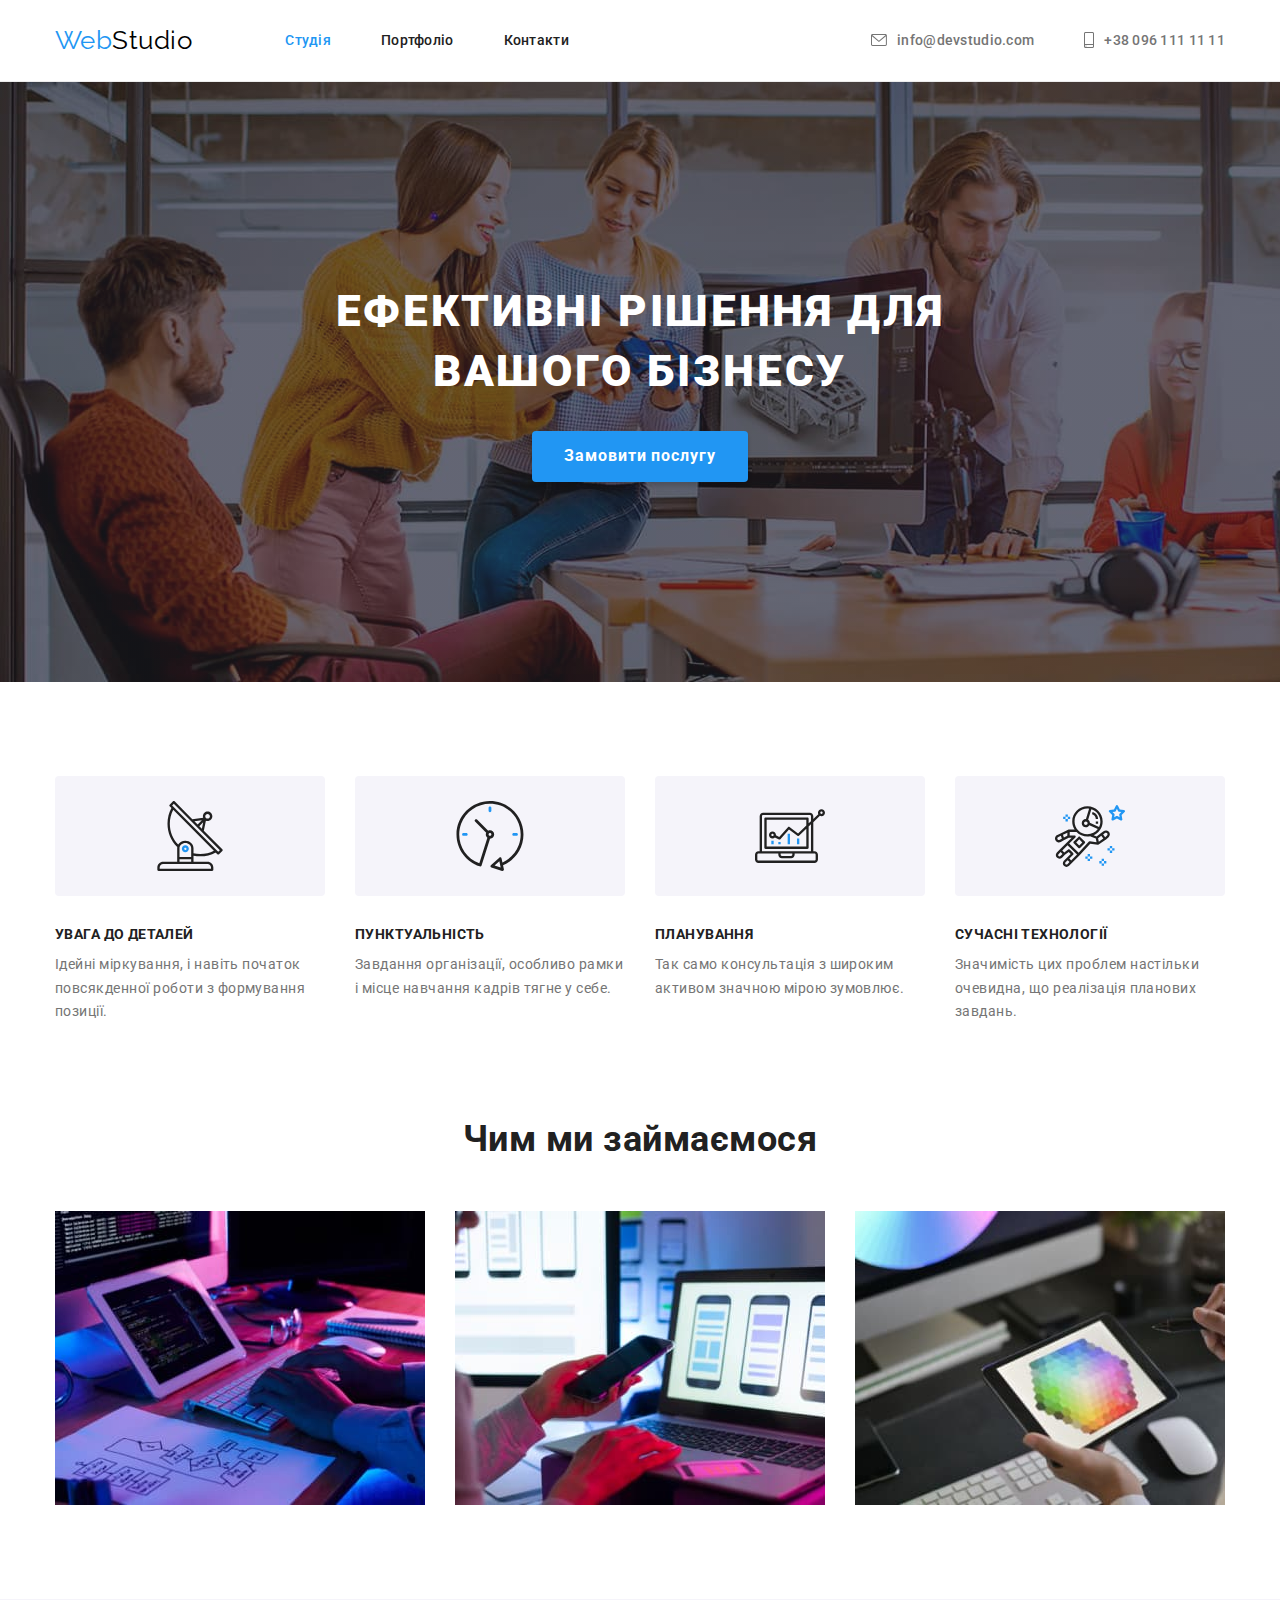
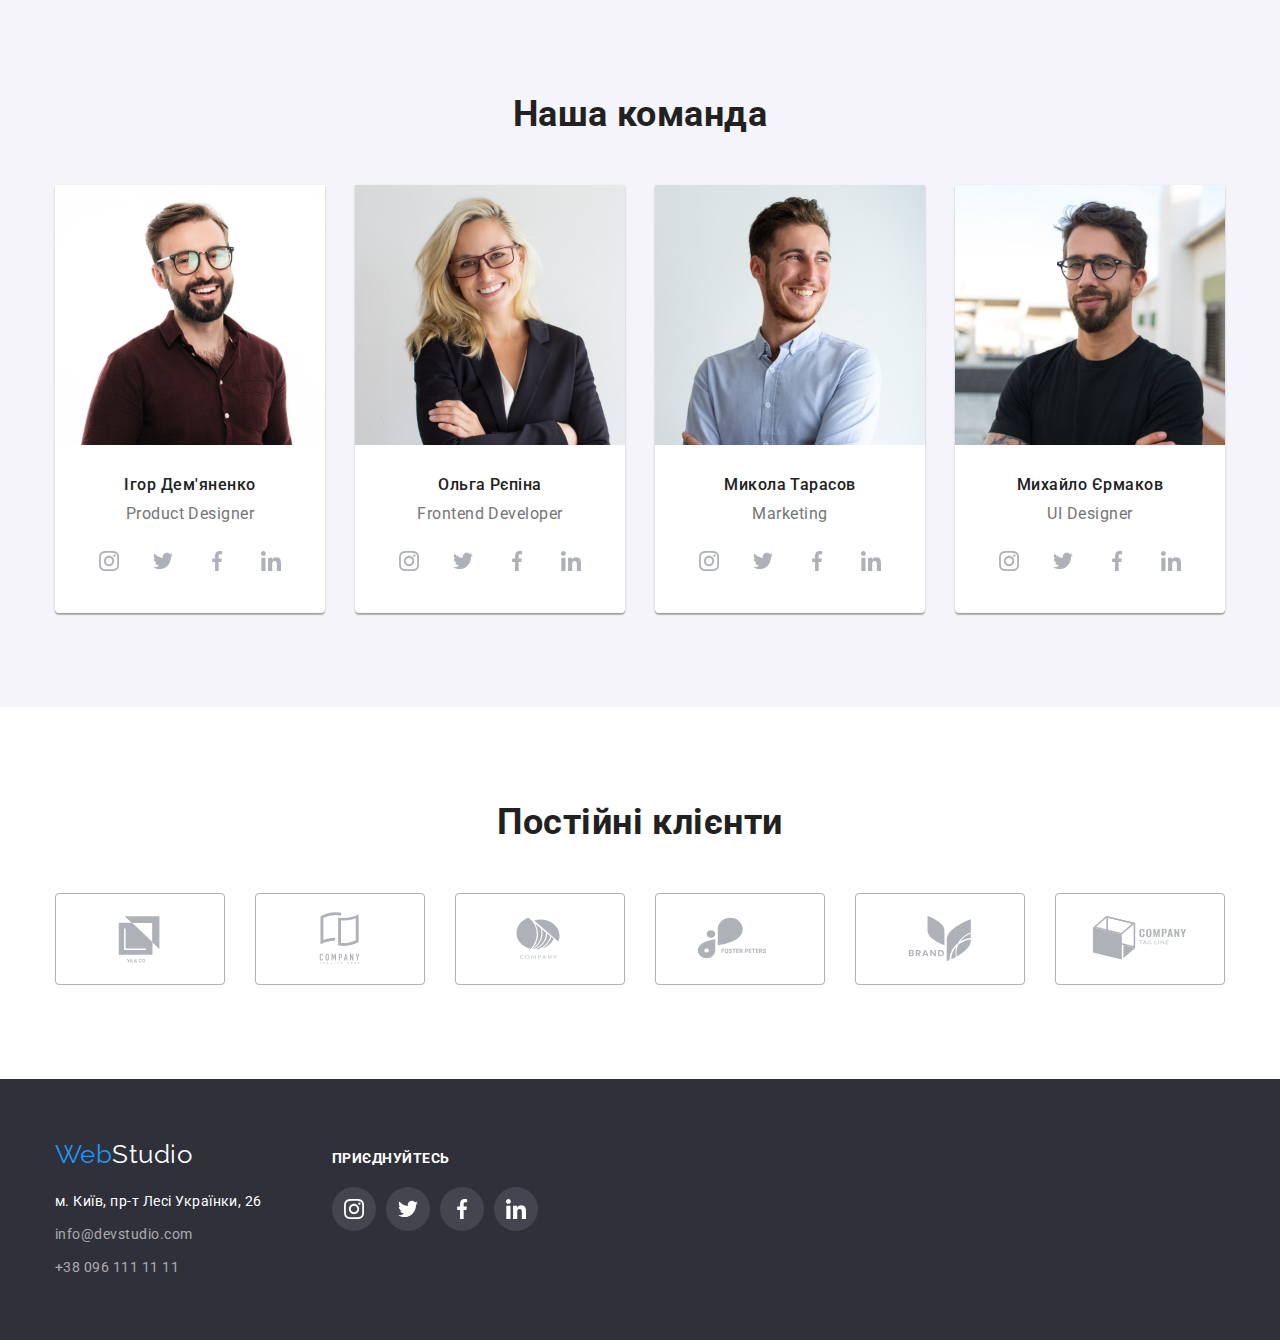
==== index.html @ d30dcd8a "/" ====
<!DOCTYPE html>
<html lang="uk">

<head>
    <meta charset="UTF-8">
    <meta http-equiv="X-UA-Compatible" content="IE=edge">
    <meta name="viewport" content="width=device-width, initial-scale=1.0">
    <title>Студія</title>
    <link rel="preconnect" href="https://fonts.googleapis.com">
    <link rel="preconnect" href="https://fonts.gstatic.com" crossorigin>
    <link href="https://fonts.googleapis.com/css2?family=Raleway:wght@700&family=Roboto:wght@400;500;700;900&display=swap"
        rel="stylesheet">
        <link rel="stylesheet" href="https://cdnjs.cloudflare.com/ajax/libs/modern-normalize/1.1.0/modern-normalize.min.css">
    <link rel="stylesheet" href="./css/styles.css">
</head>

<body>
    <!-- Шапка сторінки -->
    <header class="page-header">
        <!-- Навігація на інші сторінки -->
        <div class="container">
            <div class="header">
                <nav class="nav">
                <a href="./index.html" class="logo"> <span>Web</span>Studio</a>
            
                <ul class="site-nav">
                    <li class="links">
                        <a href="./index.html" class="link current">Студія</a>
                    </li>
                    <li class="links">
                        <a href="./portfolio.html" class="link">Портфоліо</a>
                    </li>
                    <li class="links">
                        <a href="" class="link">Контакти</a>
                    </li>
                </ul>
                
                </nav>
                <ul class="contact-nav">
                        <li class="links">
                            <a href="mailto:info@devstudio.com" class="link">
                                <svg class="contact-icon" width="16" height="12"><use href="./images/symbol-defs.svg#icon-envelope"></use></svg>
                                info@devstudio.com
                            </a>
                        </li>
                        <li class="links">
                            <a href="tel:+380961111111" class="link">
                                <svg class="contact-icon" width="10" height="16"><use href="./images/symbol-defs.svg#icon-smartphone"></use></svg>
                                +38 096 111 11 11
                            </a>
                        </li>
                </ul>
            </div>
        </div> 
    </header>
    <!-- Унікальний контент сторінки -->
    <main class="main">
        
            <section class="hero">
                <div class="ovarlay">
                    <div class="container">
                        <div class="hero-container">
                            <h1 class="hero-title">Ефективні рішення для <br> вашого бізнесу</h1>
                            <button type="button" class="hero-btn">Замовити послугу</button>
                        </div>
                        
                    </div>
                </div>
            </section>
        
        <!-- Особливості -->
        <section class="section">
            <div class="container">
                <ul class="container-items">
                    <li class="container-item">
                        <div class="icon"><svg class="icon-svg"> <use href="./images/symbol-defs.svg#icon-antenna"></use></svg></div>
                        <h3 class="section-title">УВАГА ДО ДЕТАЛЕЙ</h3>
                        <p class="section-text">Ідейні міркування, і навіть початок повсякденної роботи з формування позиції.</p>
                    </li>
                    <li class="container-item icon-clock">
                        <div class="icon"><svg class="icon-svg"><use href="./images/symbol-defs.svg#icon-clock"></use></svg></div>
                        <h3 class="section-title">ПУНКТУАЛЬНІСТЬ</h3>
                        <p class="section-text">Завдання організації, особливо рамки і місце навчання кадрів тягне у себе.</p>
                    </li>
                    <li class="container-item icon-diagram">
                        <div class="icon"><svg class="icon-svg"><use href="./images/symbol-defs.svg#icon-diagram"></use></svg></div>
                        <h3 class="section-title">ПЛАНУВАННЯ</h3>
                        <p class="section-text">Так само консультація з широким активом значною мірою зумовлює.</p>
                    </li>
                    <li class="container-item icon-astronaut">
                        <div class="icon"><svg class="icon-svg"><use href="./images/symbol-defs.svg#icon-astronaut"></use></svg></div>
                        <h3 class="section-title">СУЧАСНІ ТЕХНОЛОГІЇ</h3>
                        <p class="section-text">Значимість цих проблем настільки очевидна, що реалізація планових завдань.</p>
                    </li>
                
                </ul>

            </div>
            
        </section>
        <!-- Чим ми займаємося -->
        <section class="section work">
            <div class="container">
                <h2 class="section-item">Чим ми займаємося</h2>
                <ul class="container-icons">
                    <li><img src="./images/box1.jpg" alt="Верстка" width="370"></li>
                    <li><img src="./images/box2.jpg" alt="Розробка додатку" width="370"></li>
                    <li><img src="./images/box3.jpg" alt="Вибір кольору" width="370"></li>
                </ul>
            </div>
            
        </section>
        <!-- Наша команда -->
        <section class="section team">
            <div class="container">
                <h2 class="section-item">Наша команда</h2>
                <ul class="container-icons">
                    <li class="team-list">
                        <article class="team-card">
                            <div class="team-thumb">
                                <img src="./images/product-designer.jpg" alt="Product Designer" width="270">
                            </div>
                            <div class="team-content">
                                <h3 class="section-team-title">Ігор Дем'яненко</h3>
                                <p class="section-team-text">Product Designer</p>
                                <ul class="social-links">
                                    <li>
                                        <a href="" class="social-link">
                                            <svg class="social-icon">
                                                <use href="./images/symbol-defs.svg#icon-instagram">
                                                </use>
                                            </svg>
                                        </a>
                                    </li>
                                    <li>
                                        <a href="" class="social-link">
                                            <svg class="social-icon">
                                                <use href="./images/symbol-defs.svg#icon-twitter">
                                                </use>
                                            </svg>
                                        </a>
                                    </li>
                                    <li>
                                        <a href="" class="social-link">
                                            <svg class="social-icon">
                                                <use href="./images/symbol-defs.svg#icon-facebook">
                                                </use>
                                            </svg>
                                        </a>
                                    </li>
                                    <li>
                                        <a href="" class="social-link">
                                            <svg class="social-icon">
                                                <use href="./images/symbol-defs.svg#icon-linkedin">
                                                </use>
                                            </svg>
                                        </a>
                                    </li>
                                </ul>
                            </div>
                        </article>

                    </li>
                    <li class="team-list">
                        <article class="team-card">
                            <div class="team-thumb">
                                <img src="./images/frontend-developer.jpg" alt="Frontend Developer" width="270">
                            </div>
                            <div class="team-content">
                                <h3 class="section-team-title">Ольга Рєпіна</h3>
                                <p class="section-team-text">Frontend Developer</p>
                            
                                <ul class="social-links">
                                    <li>
                                        <a href="" class="social-link">
                                            <svg class="social-icon">
                                                <use href="./images/symbol-defs.svg#icon-instagram">
                                                </use>
                                            </svg>
                                        </a>
                                    </li>
                                    <li>
                                        <a href="" class="social-link">
                                            <svg class="social-icon">
                                                <use href="./images/symbol-defs.svg#icon-twitter">
                                                </use>
                                            </svg>
                                        </a>
                                    </li>
                                    <li>
                                        <a href="" class="social-link">
                                            <svg class="social-icon">
                                                <use href="./images/symbol-defs.svg#icon-facebook">
                                                </use>
                                            </svg>
                                        </a>
                                    </li>
                                    <li>
                                        <a href="" class="social-link">
                                            <svg class="social-icon">
                                                <use href="./images/symbol-defs.svg#icon-linkedin">
                                                </use>
                                            </svg>
                                        </a>
                                    </li>
                                </ul>
                            </div>
                        </article>
                    </li>

                    <li class="team-list">
                        <article class="team-card">
                            <div class="team-thumb">
                                <img src="./images/marketing.jpg" alt="Marketing" width="270">
                            </div>
                            <div class="team-content">
                                <h3 class="section-team-title">Микола Тарасов</h3>
                                <p class="section-team-text">Marketing</p>
                                <ul class="social-links">
                                    <li>
                                        <a href="" class="social-link">
                                            <svg class="social-icon">
                                                <use href="./images/symbol-defs.svg#icon-instagram">
                                                </use>
                                            </svg>
                                        </a>
                                    </li>
                                    <li>
                                        <a href="" class="social-link">
                                            <svg class="social-icon">
                                                <use href="./images/symbol-defs.svg#icon-twitter">
                                                </use>
                                            </svg>
                                        </a>
                                    </li>
                                    <li>
                                        <a href="" class="social-link">
                                            <svg class="social-icon">
                                                <use href="./images/symbol-defs.svg#icon-facebook">
                                                </use>
                                            </svg>
                                        </a>
                                    </li>
                                    <li>
                                        <a href="" class="social-link">
                                            <svg class="social-icon">
                                                <use href="./images/symbol-defs.svg#icon-linkedin">
                                                </use>
                                            </svg>
                                        </a>
                                    </li>
                                </ul>
                            </div>
                        </article>
                                             
                    </li>
                    <li class="team-list">
                        <article class="team-card">
                            <div class="team-thumb">
                                <img src="./images/ui-designer.jpg" alt="UI Designer" width="270">
                            </div>
                            <div class="team-content">
                                <h3 class="section-team-title">Михайло Єрмаков</h3>
                                <p class="section-team-text">UI Designer</p>
                                <ul class="social-links">
                                    <li>
                                        <a href="" class="social-link">
                                            <svg class="social-icon">
                                                <use href="./images/symbol-defs.svg#icon-instagram">
                                                </use>
                                            </svg>
                                        </a>
                                    </li>
                                    <li>
                                        <a href="" class="social-link">
                                            <svg class="social-icon">
                                                <use href="./images/symbol-defs.svg#icon-twitter">
                                                </use>
                                            </svg>
                                        </a>
                                    </li>
                                    <li>
                                        <a href="" class="social-link">
                                            <svg class="social-icon">
                                                <use href="./images/symbol-defs.svg#icon-facebook">
                                                </use>
                                            </svg>
                                        </a>
                                    </li>
                                    <li>
                                        <a href="" class="social-link">
                                            <svg class="social-icon">
                                                <use href="./images/symbol-defs.svg#icon-linkedin">
                                                </use>
                                            </svg>
                                        </a>
                                    </li>
                                </ul>
                            </div>
                        </article>                                               
                    </li>
                
                </ul>

            </div>
            
        </section>
        <!-- Постійні клієнти -->
        <section class="section">
            <div class="container">
                <h2 class="section-item">Постійні клієнти</h2>
                    <ul class="client-links">
                        <li>
                            <a href="" class="client-link">
                                <svg class="client-icon"><use href="./images/symbol-defs.svg#icon-logo1"></use></svg></a>
                        </li>
                        <li>
                            <a href="" class="client-link">
                                <svg class="client-icon">
                                    <use href="./images/symbol-defs.svg#icon-logo2"></use>
                                </svg></a>
                        </li>
                        <li>
                            <a href="" class="client-link">
                                <svg class="client-icon">
                                    <use href="./images/symbol-defs.svg#icon-logo3"></use>
                                </svg></a>
                        </li>
                        <li>
                            <a href="" class="client-link">
                                <svg class="client-icon">
                                    <use href="./images/symbol-defs.svg#icon-logo4"></use>
                                </svg></a>
                        </li>
                        <li>
                            <a href="" class="client-link">
                                <svg class="client-icon">
                                    <use href="./images/symbol-defs.svg#icon-logo5"></use>
                                </svg></a>
                        </li>
                        <li>
                            <a href="" class="client-link">
                                <svg class="client-icon">
                                    <use href="./images/symbol-defs.svg#icon-logo6"></use>
                                </svg></a>
                        </li>
                    </ul>
                    
            </div>

        </section>
    </main>
    <!-- Підвал страницы -->
    <footer class="footer">
        <div class="container">
            <div class="footer-main">
                <div class="footer-address">
                    <a href="index.html" class="footer-logo"><span>Web</span>Studio</a>
                
                    <address class="address">
                        <p class="street">м. Київ, пр-т Лесі Українки, 26</p>
                        <ul>
                            <li class="mailto"><a class="mailto" href="mailto:info@devstudio.com">info@devstudio.com</a></li>
                            <li><a href="tel:+380961111111">+38 096 111 11 11</a></li>
                        </ul>
                    </address>
                </div>
                <div class="footer-social">
                    <p class="footer-text">приєднуйтесь</p>
                    <ul class="footer-links">
                
                        <li>
                            <a href="" class="footer-link">
                                <svg class="footer-icon">
                                    <use href="./images/symbol-defs.svg#icon-instagram">
                                    </use>
                                </svg>
                            </a>
                        </li>
                        <li>
                            <a href="" class="footer-link">
                                <svg class="footer-icon">
                                    <use href="./images/symbol-defs.svg#icon-twitter">
                                    </use>
                                </svg>
                            </a>
                        </li>
                        <li>
                            <a href="" class="footer-link">
                                <svg class="footer-icon">
                                    <use href="./images/symbol-defs.svg#icon-facebook">
                                    </use>
                                </svg>
                            </a>
                        </li>
                        <li>
                            <a href="" class="footer-link">
                                <svg class="footer-icon">
                                    <use href="./images/symbol-defs.svg#icon-linkedin">
                                    </use>
                                </svg>
                            </a>
                        </li>
                    </ul>
                
                </div>
            </div>
              
        </div>
    </footer>

</body>

</html>
---- css/styles.css ----
:root{
    --primery-text-color:#212121;
    --logo-text:#000000;
    --title-text-color:#757575;
    --accent-color: #2196F3;
    --hero-title: #ffffff;
    --bgr-color:#2F303A;
    --bgr-second-color: #F5F4FA;
    --bgr-portfolio: #EEEEEE;
    --color-address: rgba(255, 255, 255, 0.6);
    --card-set-gap: 30px;
    --card-shadow: 0px 1px 1px rgba(0, 0, 0, 0.12),
        0px 4px 4px rgba(0, 0, 0, 0.06),
        1px 4px 6px rgba(0, 0, 0, 0.16)

}


/* Основний колір тексту */
body{
    color: var(--primery-text-color);
    background-color: var(--hero-title);
    font-family: "Roboto", sans-serif;
    letter-spacing: 0.03em;
}
 /* другорядний колір тексту #757575*/
  /* другорядний колір тексту #ffffff*/
  /* Акцент #2196F3 */
  /* другорядний фон #F5F4FA */
  /* другорядний фон #2F303A*/
h1, h2, h3, h4, h5, h6, ul, p{
    margin: 0;
    padding: 0;
}
img{
    display: block;
    max-width: 100%;
    height: auto;
}
.container{
    width: 1200px;
    
    margin-right: auto;
    margin-left: auto;
    padding-left: 15px;
    padding-right: 15px;
    
    /* outline: 1px solid red; */
}

.header{
    display: flex;
    justify-content: space-between;
    
}


  /* Шапка сторінки */
.page-header{
    border-bottom: 1px solid #ECECEC;
}
.link{
    display: flex;
    align-items: center;
    color: #757575;
}  
.page-header .link:hover,
.page-header .link:focus{
    color: var(--accent-color);
    fill: var(--accent-color);
}

.nav{
    display: inline-flex;
    align-items:center;
    
}  
.logo{
    color: var(--logo-text);
    font-family: "Raleway", sans-serif;
    font-style: normal;
    font-size: 26px;
    line-height: 1.2;
    text-decoration: none;
    margin-right: 93px;
}
span{
    color: var(--accent-color);
}
.site-nav{
    display: flex;
    gap: 50px;
        
    /* outline: 1px solid red; */
}
.links{
    padding: 32px 0;
}

.site-nav .link{
    font-family: 'Roboto'sans-serif;
    font-style: normal;
    font-weight: 500;
    font-size: 14px;
    line-height: 1.2;
    letter-spacing: 0.02em;

    color: var(--primery-text-color);
    text-decoration: none;
}
.site-nav .link.current{
    color: var(--accent-color);
}

.contact-nav{
    display: inline-flex;
    gap: 50px;
      
    /* outline: 1px solid red; */
}
.contact-nav .link{
    font-style: normal;
    font-weight: 500;
    font-size: 14px;
    line-height: 1.2;
    letter-spacing: 0.02em;
    color: var(--title-text-color);
    text-decoration: none;
  
}
.contact-icon {
    fill: currentColor;
    margin-right: 10px;
}


ul{
    list-style: none;
    margin: 0;
    padding: 0;
}

/* Герой */
.hero{
    background-color: var(--bgr-color);
    color: var(--hero-title);
    text-align: center;
    
}
.hero-container{
    padding-top: 200px;
    padding-bottom: 200px;
}
.hero-title{
    font-weight: 900;
    font-size: 44px;
    line-height: 1.36;
    text-align: center;
    letter-spacing: 0.06em;
    text-transform: uppercase;
    margin-bottom: 30px;
       
}

.hero-btn{
    font-weight: 700;
    font-size: 16px;
    line-height: 1.88;
    letter-spacing: 0.06em;
    border-radius: 4px;
    box-shadow: 0px 4px 4px rgba(0, 0, 0, 0.15);
    
    border: none;
    cursor: pointer;

    background: var(--accent-color);
    color: var(--hero-title);

    padding: 10px 32px;    
}

.hero-btn:active{
    background: #188CE8;
}

/* OVARLAY */

.ovarlay{
    max-width: 1600px;
    height: 600px;
    margin-left: auto;
    margin-right: auto;
    background-image: linear-gradient(rgba(47, 48, 58, 0.4), rgba(47, 48, 58, 0.4)), url(../images/hero.jpg);
    background-color: var(--bgr-color);
}
/* Особливості */
.section{
    padding-top: 94px;
    padding-bottom: 94px;
    
}
.container-items{
    display: inline-flex;
    
}
.container-item{
    width: 270px;
}
.container-item:not(:last-child){
    margin-right: 30px;
}

.icon{
    display: flex;
    justify-content:center;
    align-items:center;
    height: 120px;
    width: 270px;
    background-color: #F5F4FA;
    border-radius: 4px;
    margin-bottom: 30px;
    background-repeat: no-repeat;
}

.icon-svg{
    width: 70px;
    height: 70px;
}
.section-title{
    font-weight: 700;
    font-size: 14px;
    line-height: 1.2;
    letter-spacing: 0.03em;
    text-transform: uppercase;
    margin-bottom: 10px;
}
.section-text{
    font-size: 14px;
    line-height: 1.71;
    
    color: var(--title-text-color);
}
/* Чим ми займаємося */
.work{
    padding-top: 0;
}

.section-item{
    font-weight: 700;
    font-size: 36px;
    line-height: 1.17;
    text-align: center;
    margin-bottom: 50px;
   
}

.container-icons{
    display: flex;
    gap: 30px;    
    
}
/* Наша команда */

.section.team{
    background-color: var(--bgr-second-color);
}

.section-team-title{
    font-weight: 500;
    font-size: 16px;
    line-height: 1.19;
    letter-spacing: 0.03em;
    margin-bottom: 10px;
        
}
.section-team-text{
    font-size: 16px;
    line-height: 1.19;
    color: var(--title-text-color);
}
.team-card{
    background: var(--hero-title);
    box-shadow: 0px 1px 3px rgba(0, 0, 0, 0.12), 0px 1px 1px rgba(0, 0, 0, 0.14), 0px 2px 1px rgba(0, 0, 0, 0.2);
    border-radius: 0px 0px 4px 4px;
    
}
.team-content{
    text-align: center;
    padding: 30px 0;
}
.container-social{
    width: 206px;
    height: 44px;

}
.social-links{
    display: flex;
    list-style: none;
    margin: 0;
    padding: 0;
    gap: 10px;
    margin-left: 32px;
    margin-right: 32px;
    margin-top: 16px;
    
}
.social-link{
    display: flex;
    padding: 0;
    border: none;
    width: 44px;
    height: 44px;
    border-radius: 50%;
    justify-content: center;
    align-items: center;
    color: #AFB1B8;
    cursor: pointer;
    
}
.social-icon{
    display: block;
    margin: 0;
    padding: 0;
    border: none;
    fill: currentColor;
    width: 20px;
    height: 20px;
   
}
.social-link:hover,
.social-link:focus{
    color: #ffffff;
    background-color: #2196F3;
}

/* Постійні клієнти */
.client-links {
    display: flex;
    list-style: none;
    margin: 0;
    padding: 0;
    gap: 30px;
    
}

.client-link {
    display: flex;
    padding: 0;
    border: none;
    width: 170px;
    height: 92px;
    justify-content: center;
    align-items: center;
    color: #AFB1B8;
    cursor: pointer;
    border: 1px solid #AFB1B8;
    border-radius: 4px;

}

.client-icon {
    display: flex;
    margin: 0;
    padding: 0;
    border: none;
    fill: currentColor;
    width: 106px;
    height: 60px;

}
.client-link:hover,
.client-link:focus {
    color: #2196F3;
    border: 1px solid #2196F3;
}

/* Footer */
.footer {
    display: flex;
    background-color:var(--bgr-color);
    padding: 60px 0;
}
.footer-main{
    display: flex;
}
.footer-address {
    display: flex;
    flex-direction: column;
    
}

.footer-logo {
    color: var(--hero-title);
    font-family: "Raleway", sans-serif;
    font-size: 26px;
    line-height: 1.2;
    text-decoration: none;
    margin-bottom: 20px;
}

.footer-logo span {
    color: var(--accent-color);
}

.address {
    color: var(--hero-title);
}

.footer .street {
    font-style: normal;
    font-size: 14px;
    line-height: 1.71;
    margin-bottom: 9px;
    
}

.address a{
    color: rgba(255, 255, 255, 0.6);
    font-style: normal;
    font-size: 14px;
    line-height: 1.71;
    text-decoration: none;
}
.mailto{
    margin-bottom: 9px;
}

.footer-social{
    width: 206px;
    height: 80px;
    margin: 0;
    padding: 0;
    margin-left: 70px;
    margin-top: 12px;

}
.footer-text{
    font-weight: 700;
    font-size: 14px;
    line-height: 1.14;
    text-transform: uppercase;
    color: #ffffff;
    margin-bottom: 20px;
    
}
.footer-links {
    display: flex;
    list-style: none;
    margin: 0;
    padding: 0;
    gap: 10px;
 
}

.footer-link {
    display: flex;
    padding: 0;
    border: none;
    width: 44px;
    height: 44px;
    border-radius: 50%;
    justify-content: center;
    align-items: center;
    cursor: pointer;
    background-color: rgba(255, 255, 255, 0.1);

}

.footer-icon {
    margin: 0;
    padding: 0;
    border: none;
    fill: #ffffff;
    width: 20px;
    height: 20px;
}

.footer-link:hover,
.footer-link:focus {
    background-color: #2196F3;
}

/* Portfolio */

/* Filter */

.filter-set {
    display: flex;
    justify-content: center;
    gap: 8px;
    margin-bottom: 50px;
}

.filter-button {
    font-weight: 500;
    font-size: 16px;
    line-height: 1.62;
    text-align: center;
    padding: 6px 22px;
    cursor: pointer;
    border: 0;
    background-color: var(--bgr-second-color);
    color: var(--primery-text-color);
    border-radius: 4px;
}

.filter-button:hover,
.filter-button:focus {
    background-color: var(--accent-color);
    color: var(--hero-title);
    box-shadow: 0px 3px 1px rgba(0, 0, 0, 0.1), 0px 1px 2px rgba(0, 0, 0, 0.08),
        0px 2px 2px rgba(0, 0, 0, 0.12);
}

/* CARD */
.card{
    background: var(--hero-title);
    cursor: pointer;
  
}

.card-set{
    padding: 0;
    margin: 0;
    list-style: none;
    display: flex;
    flex-wrap: wrap;
    margin-top: -30px;
    margin-left: -30px;
    
}

.card-set > .item{
    flex-basis: calc(100% / 3 - 30px);
    margin-left: 30px;
    margin-top: 30px;
}
.card:hover,
.card:focus{
    box-shadow: 0px 1px 1px rgba(0, 0, 0, 0.12), 0px 4px 4px rgba(0, 0, 0, 0.06), 1px 4px 6px rgba(0, 0, 0, 0.16);
}
.card-heading{
    font-weight: 700;
    font-size: 18px;
    line-height: 2;
    letter-spacing: 0.06em;
    margin-bottom: 4px;
    color: var(--primery-text-color);
}
.card-text{
    font-size: 16px;
    line-height: 1.9;
    color: var(--title-text-color)
}

.card-content{
    padding: 20px 24px;
    border: 1px solid var(--bgr-portfolio);
    border-top-width: 0;
}
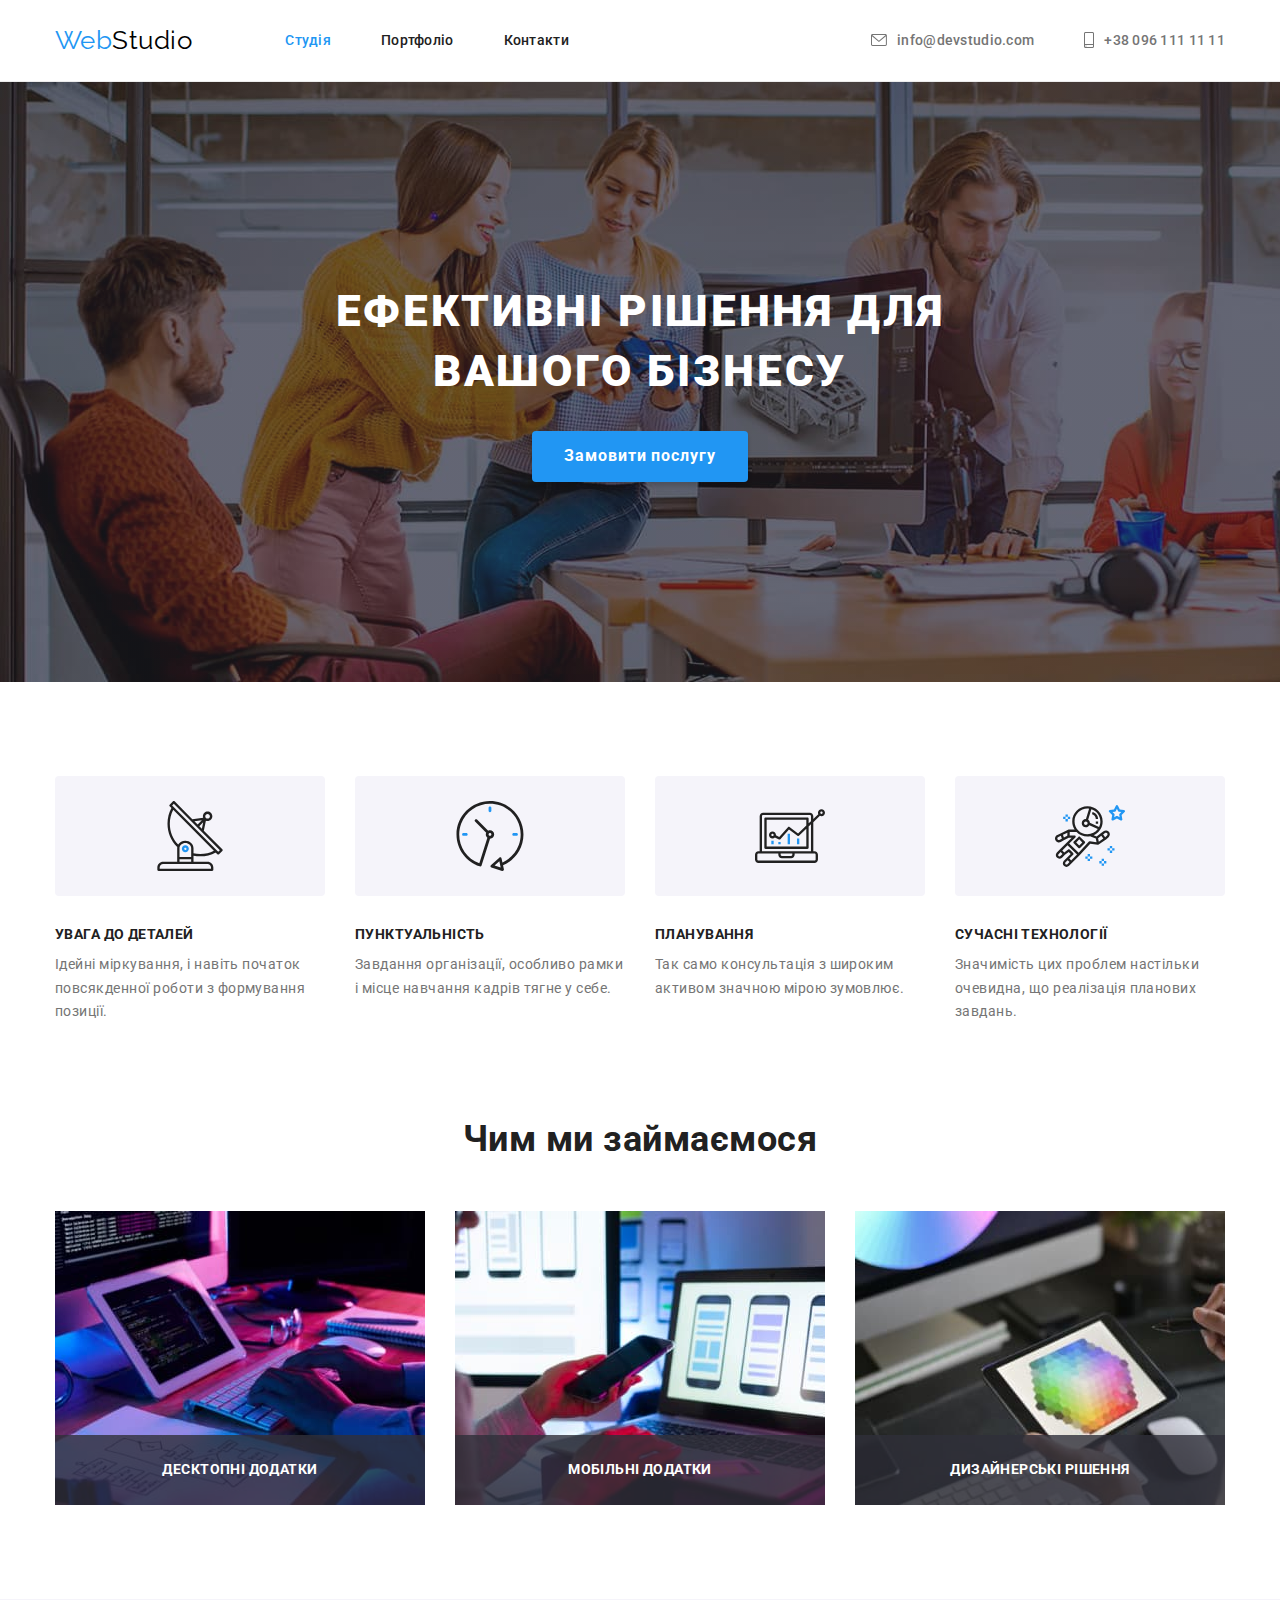
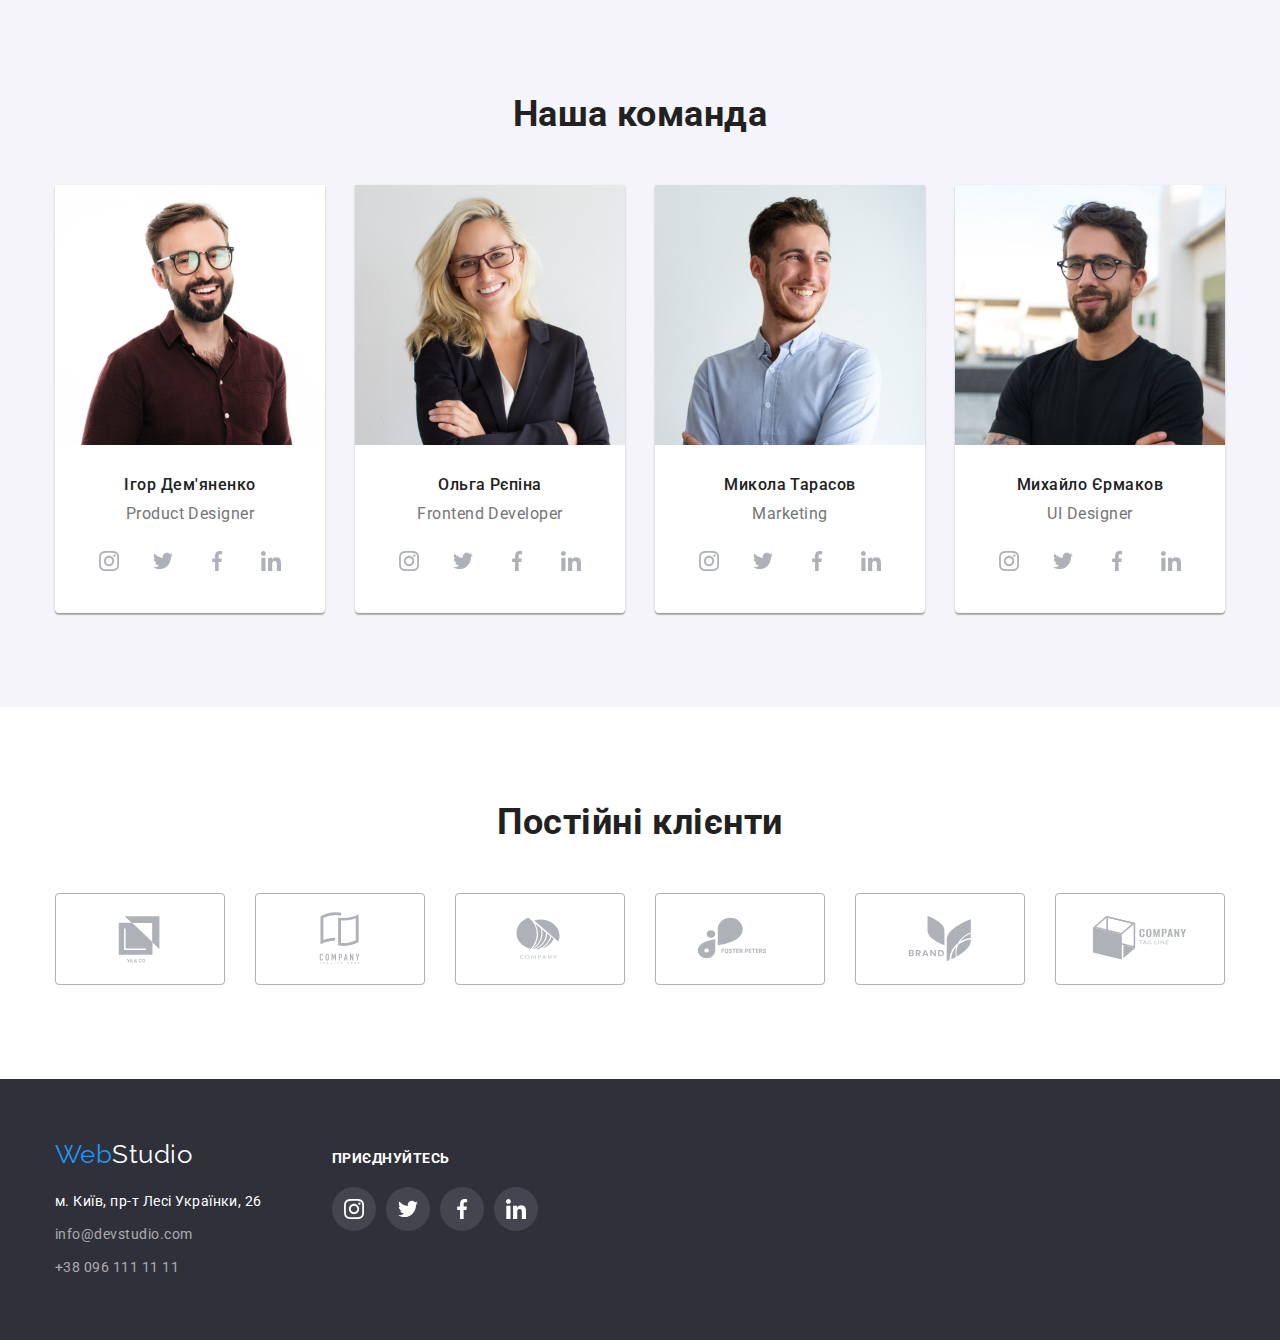
==== commit 38b95c4b: "Робить позіцінування тексту на картинці" ====
--- a/index.html
+++ b/index.html
@@ -54,19 +54,17 @@
         </div> 
     </header>
     <!-- Унікальний контент сторінки -->
-    <main class="main">
-        
-            <section class="hero">
-                <div class="ovarlay">
-                    <div class="container">
-                        <div class="hero-container">
-                            <h1 class="hero-title">Ефективні рішення для <br> вашого бізнесу</h1>
-                            <button type="button" class="hero-btn">Замовити послугу</button>
-                        </div>
-                        
+    <main class="main"> 
+        <section class="hero">
+            <div class="ovarlay">
+                <div class="container">
+                    <div class="hero-container">
+                        <h1 class="hero-title">Ефективні рішення для <br> вашого бізнесу</h1>
+                        <button type="button" class="hero-btn">Замовити послугу</button>
                     </div>
                 </div>
-            </section>
+            </div>
+        </section>
         
         <!-- Особливості -->
         <section class="section">
@@ -103,9 +101,24 @@
             <div class="container">
                 <h2 class="section-item">Чим ми займаємося</h2>
                 <ul class="container-icons">
-                    <li><img src="./images/box1.jpg" alt="Верстка" width="370"></li>
-                    <li><img src="./images/box2.jpg" alt="Розробка додатку" width="370"></li>
-                    <li><img src="./images/box3.jpg" alt="Вибір кольору" width="370"></li>
+                    <li>
+                        <div class="thumb-img">
+                            <img src="./images/box1.jpg" alt="Верстка" width="370">
+                            <p class="label">Десктопні додатки</p>
+                        </div>
+                    </li>
+                    <li>
+                        <div class="thumb-img">
+                            <img src="./images/box2.jpg" alt="Розробка додатку" width="370">
+                            <p class="label">Мобільні додатки</p>
+                        </div>
+                    </li>
+                    <li>
+                        <div class="thumb-img">
+                            <img src="./images/box3.jpg" alt="Вибір кольору" width="370">
+                            <p class="label">Дизайнерські рішення</p>
+                        </div>
+                    </li>
                 </ul>
             </div>
             
--- a/css/styles.css
+++ b/css/styles.css
@@ -259,6 +259,26 @@
     gap: 30px;    
     
 }
+.thumb-img{
+    position: relative;
+    width: 370px;
+}
+.thumb-img >.label{
+    position: absolute;
+    width: 370px;
+    bottom: 0;
+    padding: 27px 0;
+    font-style: normal;
+    font-weight: 700;
+    font-size: 14px;
+    line-height: 1.14;
+    text-align: center;
+    letter-spacing: 0.03em;
+    text-transform: uppercase;
+    color: var(--hero-title);
+    background-color: rgba(47, 48, 58, 0.8)
+
+}
 /* Наша команда */
 
 .section.team{
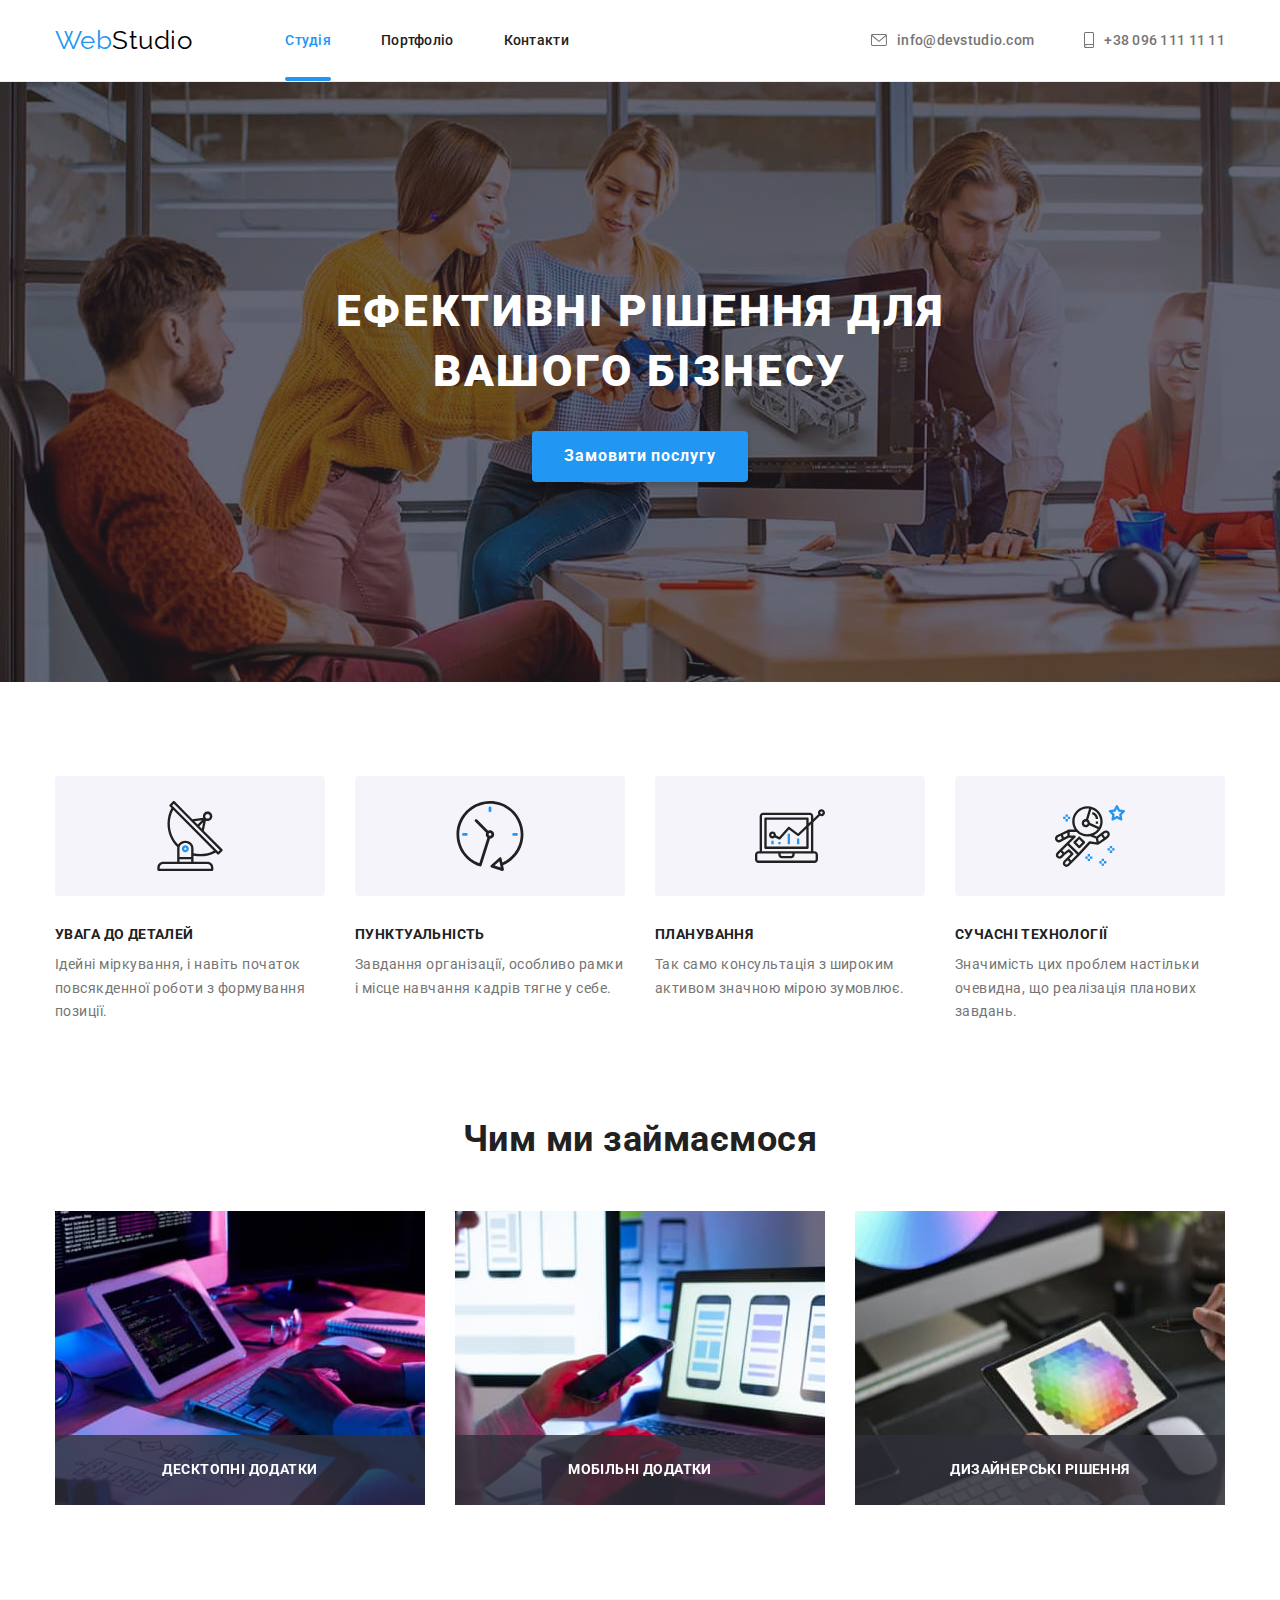
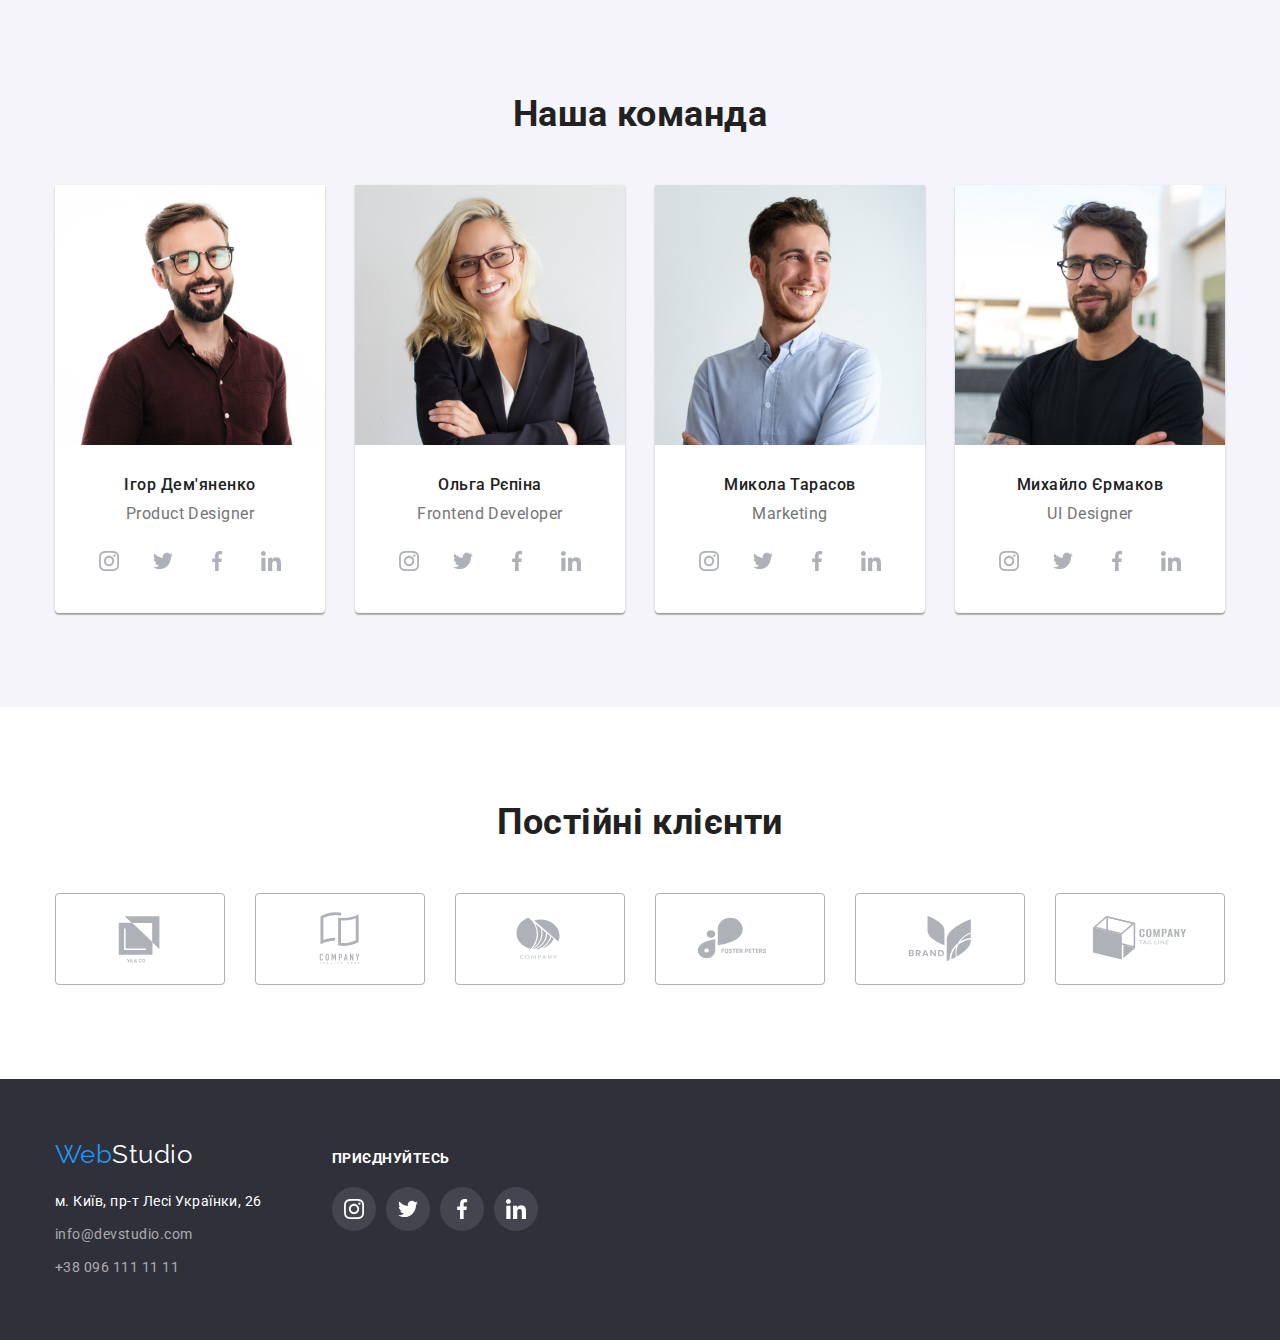
==== commit a22a84cf: "Додає анімацію" ====
--- a/index.html
+++ b/index.html
@@ -24,14 +24,14 @@
                 <a href="./index.html" class="logo"> <span>Web</span>Studio</a>
             
                 <ul class="site-nav">
-                    <li class="links">
+                    <li class="links menu-line">
                         <a href="./index.html" class="link current">Студія</a>
                     </li>
                     <li class="links">
                         <a href="./portfolio.html" class="link">Портфоліо</a>
                     </li>
                     <li class="links">
-                        <a href="" class="link">Контакти</a>
+                        <a href="/" class="link">Контакти</a>
                     </li>
                 </ul>
                 
@@ -61,6 +61,14 @@
                     <div class="hero-container">
                         <h1 class="hero-title">Ефективні рішення для <br> вашого бізнесу</h1>
                         <button type="button" class="hero-btn">Замовити послугу</button>
+                    </div>
+                   <!-- Модальне вікно -->
+                    <div class="backdrop is-hidden">
+                        <div class="modal">
+                            <a href="/index.html">
+                                <svg class="close-btn" width="18" hidden="18"> <use href="./images/symbol-defs.svg#icon-x"></use></svg>
+                            </a>
+                        </div>
                     </div>
                 </div>
             </div>
@@ -421,6 +429,8 @@
               
         </div>
     </footer>
+    <script src="./js/modal.js"></script>
+
 
 </body>
 
--- a/css/styles.css
+++ b/css/styles.css
@@ -11,7 +11,8 @@
     --card-set-gap: 30px;
     --card-shadow: 0px 1px 1px rgba(0, 0, 0, 0.12),
         0px 4px 4px rgba(0, 0, 0, 0.06),
-        1px 4px 6px rgba(0, 0, 0, 0.16)
+        1px 4px 6px rgba(0, 0, 0, 0.16);
+    --timing-function: cubic-bezier(0.4, 0, 0.2, 1);
 
 }
 
@@ -63,11 +64,15 @@
     display: flex;
     align-items: center;
     color: #757575;
+    transition-property: color;
+    transition-duration: 250ms;
+    transition-timing-function: cubic-bezier(0.4, 0, 0.2, 1);
+
 }  
 .page-header .link:hover,
 .page-header .link:focus{
     color: var(--accent-color);
-    fill: var(--accent-color);
+    
 }
 
 .nav{
@@ -93,9 +98,6 @@
         
     /* outline: 1px solid red; */
 }
-.links{
-    padding: 32px 0;
-}
 
 .site-nav .link{
     font-family: 'Roboto'sans-serif;
@@ -104,13 +106,39 @@
     font-size: 14px;
     line-height: 1.2;
     letter-spacing: 0.02em;
+    padding: 32px 0;
 
     color: var(--primery-text-color);
     text-decoration: none;
+
+    /* outline: 1px solid red; */
 }
 .site-nav .link.current{
+    
     color: var(--accent-color);
 }
+
+
+.menu-line {
+    position: relative;
+    display: block;
+    text-decoration: none;
+}
+
+.menu-line::after {
+    content: "";
+
+    position: absolute;
+    display: block;
+    width: 100%;
+    height: 4px;
+    left: 0;
+    bottom: 0;
+    background-color: var(--accent-color);
+    border-radius: 2px;
+}
+
+
 
 .contact-nav{
     display: inline-flex;
@@ -125,6 +153,7 @@
     line-height: 1.2;
     letter-spacing: 0.02em;
     color: var(--title-text-color);
+    padding: 32px 0;
     text-decoration: none;
   
 }
@@ -239,6 +268,44 @@
     line-height: 1.71;
     
     color: var(--title-text-color);
+}
+
+
+
+/* MODAL */
+
+.backdrop{
+    position: fixed;
+    top: 0;
+    left: 0;
+    width: 100%;
+    height: 100%;
+    background-color: rgba(0, 0, 0, 0.2);
+}
+
+.backdrop.is-hidden{
+    opacity: 0;
+    pointer-events: none;
+}
+.modal{
+    position: absolute;
+    top: 50%;
+    left: 50%;
+    transform: translate(-50%, -50%);
+    min-width: 528px;
+    min-height: 581px;
+
+    background-color: #ffffff;
+}
+.close-btn{
+    display: flex;
+    border-radius: 50%;
+    border: 1px solid rgba(0, 0, 0, 0.1);
+    width: 30px;
+    height: 30px;
+    justify-content:flex-end;
+    align-items: flex-start;
+        
 }
 /* Чим ми займаємося */
 .work{
@@ -335,6 +402,9 @@
     align-items: center;
     color: #AFB1B8;
     cursor: pointer;
+    transition-property: color, background-color;
+    transition-duration: 250ms;
+    transition-timing-function: cubic-bezier(0.4, 0, 0.2, 1);
     
 }
 .social-icon{
@@ -375,6 +445,9 @@
     cursor: pointer;
     border: 1px solid #AFB1B8;
     border-radius: 4px;
+    transition-property: color, border;
+    transition-duration: 250ms;
+    transition-timing-function: cubic-bezier(0.4, 0, 0.2, 1);
 
 }
 
@@ -483,6 +556,9 @@
     align-items: center;
     cursor: pointer;
     background-color: rgba(255, 255, 255, 0.1);
+    transition-property: background-color;
+    transition-duration: 250ms;
+    transition-timing-function: cubic-bezier(0.4, 0, 0.2, 1);
 
 }
 
@@ -509,6 +585,7 @@
     justify-content: center;
     gap: 8px;
     margin-bottom: 50px;
+    
 }
 
 .filter-button {
@@ -517,11 +594,13 @@
     line-height: 1.62;
     text-align: center;
     padding: 6px 22px;
+    border: 0;
     cursor: pointer;
-    border: 0;
     background-color: var(--bgr-second-color);
     color: var(--primery-text-color);
     border-radius: 4px;
+    transition: background-color 250ms cubic-bezier(0.4, 0, 0.2, 1), color 250ms cubic-bezier(0.4, 0, 0.2, 1), box-shadow 250ms cubic-bezier(0.4, 0, 0.2, 1);
+    
 }
 
 .filter-button:hover,
@@ -536,10 +615,63 @@
 .card{
     background: var(--hero-title);
     cursor: pointer;
-  
-}
-
+    transition-property: box-shadow;
+    transition-duration: 250ms;
+    transition-timing-function: cubic-bezier(0.4, 0, 0.2, 1);
+      
+}
+.card-thumb{
+    position: relative;
+    
+}
+.card-thumb::before{
+    display: inline-block;
+    position: absolute;
+    content: "";
+    width: 100%;
+    height: 100%;
+    top: 0;
+    left: 0;
+    background-color: rgba(33, 150, 243, 0.9);
+    opacity: 0;
+    transition-property: opacity;
+    transition-duration: 250ms;
+    transition-timing-function: cubic-bezier(0.4, 0, 0.2, 1);
+    
+}
+.card-thumb:hover::before{
+    transform: translateY();
+}
+
+.card-thumb:hover::before,
+.card-thumb:focus::before{
+    opacity: 1;
+}
+
+.card-thumb-text{
+    display: inline-block;
+    position: absolute;
+    width: 100%;
+    height: 100%;
+    font-size: 18px;
+    line-height: 1.56;
+    letter-spacing: 0.03em;
+    color: #FFFFFF;
+    top: 0;
+    left: 0;
+    padding: 63px 24px;
+    opacity: 0;
+    transition-property: opacity;
+    transition-duration: 250ms;
+    transition-timing-function: cubic-bezier(0.4, 0, 0.2, 1);
+    
+}
+.card-thumb-text:hover,
+.card-thumb-text:focus{
+    opacity: 1;
+}
 .card-set{
+    
     padding: 0;
     margin: 0;
     list-style: none;
@@ -547,7 +679,7 @@
     flex-wrap: wrap;
     margin-top: -30px;
     margin-left: -30px;
-    
+        
 }
 
 .card-set > .item{
@@ -580,3 +712,7 @@
 }
  
 
+
+
+
+
